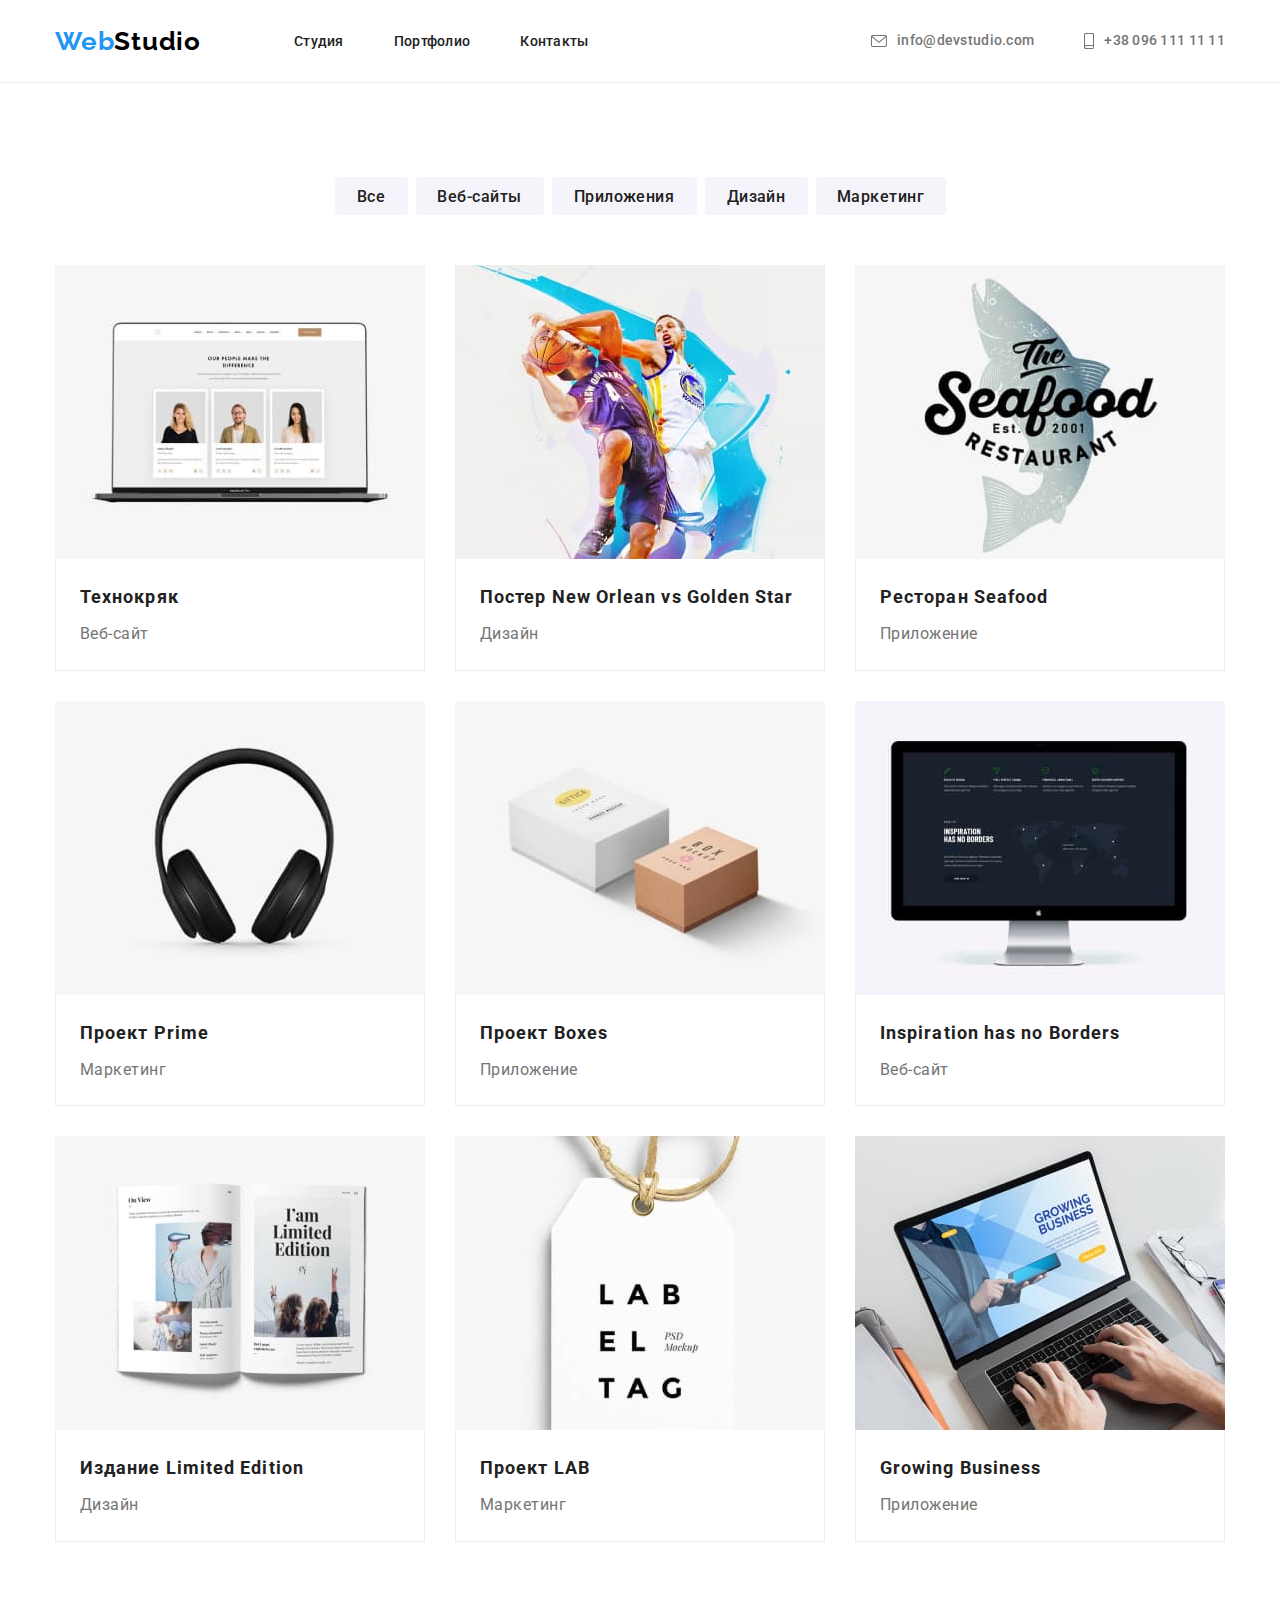
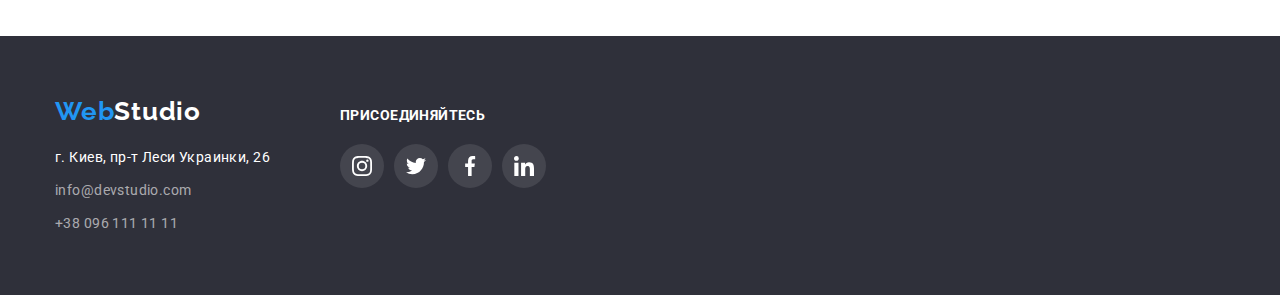
==== portfolio.html @ 4a8cfbbb "clone-hw_04" ====
<!DOCTYPE html>
<html lang="en">

<head>
  <meta charset="UTF-8">
  <meta http-equiv="X-UA-Compatible" content="IE=edge">
  <meta name="viewport" content="width=device-width, initial-scale=1.0">
  <title>Document</title>
  <link rel="preconnect" href="https://fonts.googleapis.com">
  <link rel="preconnect" href="https://fonts.gstatic.com" crossorigin>
  <link
    href="https://fonts.googleapis.com/css2?family=Oleo+Script&family=Raleway:wght@700&family=Roboto:wght@400;500;700;900&display=swap"
    rel="stylesheet">
  <link rel="stylesheet" href="https://cdn.jsdelivr.net/npm/modern-normalize@1.1.0/modern-normalize.min.css">
  <link rel="stylesheet" href="./css/style.css">
</head>

<body>
  <header class="header ">

    <div class="page-header-container container">
      <a class="logo link" href="./index.html">
        <span class="logo-black">Web</span>Studio
      </a>
      <nav class="menu-nav">

        <ul class="header-list list ">
          <li><a class="link linkstudio" href="#">Студия</a></li>
          <li><a class="link linkportfolio" href="./portfolio.html">Портфолио</a></li>
          <li><a class="link linkcontact" href="#">Контакты</a></li>
        </ul>
      </nav>
      <ul class="contact-info list">
        <li class="list-mail">
          <a class="mail-link link" href="mailto:info@devstudio.com">
            <svg class="icon-post" width="16" height="12">
              <use href="./images/sprite.svg#icon-post"></use>
            </svg>
            info@devstudio.com
          </a>
        </li>
        <li class="list-call">
          <a class="call-link link" href="tel:+380961111111">
            <svg class="icon-phone" width="10" height="16">
              <use href="./images/sprite.svg#icon-smartphone"></use>
            </svg>+38 096 111 11 11</a>
        </li>

      </ul>
    </div>


  </header>
  <main class="portfolio-main-container section container">
    <section class="button-section">
      <ul class="button-items feature-items list">
        <li class="btn-list">
          <button class="btn-basic btn-all" type="button">Все</button>
        </li>
        <li class="btn-list">
          <button class="btn-site btn-all" type="button">Веб-сайты</button>
        </li>
        <li class="btn-list">
          <button class="btn-app btn-all" type="button">Приложения</button>
        </li>
        <li class="btn-list">
          <button class="btn-design btn-all" type="button">Дизайн</button>
        </li>
        <li class="btn-list">
          <button class="btn-marketing btn-all" type="button">Маркетинг</button>
        </li>
      </ul>
    </section>
    <section class="big-portfolio-section">
      <ul class="big-portfolio-items list">
        <li class="list-image color-card">
          <a class="card-box link" href="#">
            <img src="./images/img8.jpg" alt="macbook pro" width="370" height="294" />
            <div class="portfolio-cont">
              <h3 class="image-subject style-sheet">Технокряк</h3>
              <p class="image-desc style-sheet-text">Веб-сайт</p>
            </div>
          </a>
        </li>
        <li class="list-image color-card">
          <a class="card-box link" href="#">
            <img src="./images/img9.jpg" alt="два баскетболиста" width="370" height="294">
            <div class="portfolio-cont">
              <h3 class="image-subject style-sheet">Постер New Orlean vs Golden Star</h3>
              <p class="image-desc  style-sheet-text">Дизайн</p>
            </div>
          </a>
        </li>
        <li class="list-image color-card">
          <a class="card-box link" href="#">
            <img src="./images/img10.jpg" alt="рыбный ресторан" width="370" height="294">
            <div class="portfolio-cont">
              <h3 class="image-subject style-sheet">Ресторан Seafood</h3>
              <p class=" image-desc  style-sheet-text">Приложение</p>
            </div>
          </a>
        </li>
        <li class="list-image color-card">
          <a class="card-box link" href="#">
            <img src="./images/img11.jpg" alt="наушники" width="370" height="294">
            <div class="portfolio-cont">
              <h3 class="image-subject style-sheet">Проект Prime</h3>
              <p class="image-desc  style-sheet-text">Маркетинг</p>
            </div>
          </a>
        </li>
        <li class="list-image color-card">
          <a class="card-box link" href="#">
            <img src="./images/img12.jpg" alt="коробки" width="370" height="294">
            <div class="portfolio-cont">
              <h3 class="image-subject style-sheet">Проект Boxes</h3>
              <p class="image-desc  style-sheet-text">Приложение</p>
            </div>
          </a>
        </li>
        <li class="list-image color-card">
          <a class="card-box link" href="#">
            <img src="./images/img13.jpg" alt="Imac" width="370" height="294">
            <div class="portfolio-cont">
              <h3 class="image-subject style-sheet">Inspiration has no Borders</h3>
              <p class="image-desc  style-sheet-text">Веб-сайт</p>
            </div>
          </a>
        </li>
        <li class="list-image color-card">
          <a class="card-box link" href="#">
            <img src="./images/img14.jpg" alt="журнал" width="370" height="294">
            <div class="portfolio-cont">
              <h3 class="image-subject style-sheet">Издание Limited Edition</h3>
              <p class="image-desc  style-sheet-text">Дизайн</p>
            </div>
          </a>
        </li>
        <li class="list-image color-card">
          <a class="card-box link" href="#">
            <img src="./images/img15.jpg" alt="бирка" width="370" height="294">
            <div class="portfolio-cont">
              <h3 class="image-subject style-sheet">Проект LAB</h3>
              <p class="image-desc style-sheet-text">Маркетинг</p>
            </div>
          </a>
        </li>
        <li class="list-image color-card">
          <a class="card-box link" href="#">
            <img src="./images/img16.jpg" alt="работа за ноутбуком" width="370" height="294">
            <div class="portfolio-cont">
              <h3 class="image-subject style-sheet">Growing Business</h3>
              <p class="image-desc style-sheet-text">Приложение</p>
            </div>
          </a>
        </li>
      </ul>
    </section>
  </main>
  <footer class="footer-box">
    <div class="container footer-content ">
      <ul class="footer-items list">
        <li class="footer-list-item">
          <a class="logo link footer-logo" href="./index.html">
            <span class="logo-black">Web</span>Studio
          </a>
          <address class="address">
            <ul class="addres-items">
              <li class="list"> <a class="map-item"
                  href="https://www.google.com/maps/d/viewer?mid=10uSM3H-mIU3GznYo2szRIEphczw&hl=en_US&ll=50.42732700000001%2C30.538092&z=17"
                  target="_blank">г.
                  Киев, пр-т Леси Украинки, 26</a>
              </li>
              <li class="address-link list">
                <a class="mail-item" href="mailto:info@devstudio.com">info@devstudio.com</a>
              </li>
              <li class="address-link list"> <a class="call-item" href="tel:+380961111111">+38 096 111 11 11</a>
              </li>
            </ul>

          </address>
        </li>
        <li class="footer-social">
          <h2 class="join">присоединяйтесь</h2>
          <ul class="footer-social-icons list">
            <li class="footer-social-item">
              <a class="footer-social-link" href="#">
                <svg class="footer-social-eclipse" width="20" heigth="20">
                  <use href="./images/sprite.svg#icon-instagram-2"></use>
                </svg>
              </a>
            </li>
            <li class="footer-social-item">
              <a class="footer-social-link" href="#">
                <svg class="footer-social-eclipse" width="20" heigth="20">
                  <use href="./images/sprite.svg#icon-twitter-1"></use>
                </svg>
              </a>
            </li>
            <li class="footer-social-item">
              <a class="footer-social-link" href="#">
                <svg class="footer-social-eclipse" width="20" heigth="20">
                  <use href="./images/sprite.svg#icon-facebook-1"></use>
                </svg>
              </a>
            </li>
            <li class="footer-social-item">
              <a class="footer-social-link" href="#">
                <svg class="footer-social-eclipse" width="20" heigth="20">
                  <use href="./images/sprite.svg#icon-linkedin-1"></use>
                </svg>
              </a>
            </li>
          </ul>
        </li>
      </ul>
    </div>
  </footer>
</body>

</html>
---- css/style.css ----
:root {
  --primary-font: "Roboto", sans-serif;
  --secondary-font: "Raleway", sans-serif;
  --primary-text-color: #212121;
  --secondary-text-color: #757575;
  --hover-color:#2196f3;
}
h1,
h2,
h3,
h4,
p {
  margin-top: 0;
  margin-bottom: 0;
}

ul,
ol {
  margin-top: 0;
  margin-bottom: 0;
  padding-left: 0;
}

img {
  display: block;
  max-width: 100%;
  height: auto;
}

.link {
  text-decoration: none;
}

.list {
  list-style: none;
}

button {
  cursor: pointer;
}

body {
  font-family: var(--primary-font);
  
}
address {
    font-style: normal;
}
.container {
  width: 1200px;
  margin-left: auto;
  margin-right: auto;
  padding-left: 15px;
  padding-right: 15px;
}

.section{padding-top: 94px;
padding-bottom: 94px;}
.header{ min-height: 80px;
border-bottom: 1px solid #ECECEC;
}
.page-header-container{ display: flex;
  align-items: center;}
  .menu-nav{ margin-left:93px;
}
.logo {
  font-family: var(--secondary-font);
  font-weight: 700;
  font-size: 26px;
  line-height: 1.17;
  letter-spacing: 0.03em;
  color: #000000;
  
 }

.footer-logo{

color: #FFFFFF;
}

.logo-black { font-family: var(--secondary-font);
  
  color:var(--hover-color);
}
.logo:hover,.logo:focus{color: var(--hover-color);}
.header-list{display: flex; 
  margin-left: 294x;
  margin-right: auto;
  margin-top:32px;
  margin-bottom:32px;
}
.linkstudio {
  font-weight: 500;
  font-size: 14px;
  line-height: 1.14;
  letter-spacing: 0.02em;
  color: var(--primary-text-color);
}
.linkstudio:hover,.linkstudio:focus{color: var(--hover-color)}
.linkportfolio {
  font-weight: 500;
  font-size: 14px;
  line-height: 1.14;
  letter-spacing: 0.02em;
  color: var(--primary-text-color);
  margin-left: 50px;
}
.linkportfolio:hover,.linkportfolio:focus{color:var(--hover-color)}
.linkcontact {
  font-weight: 500;
  font-size: 14px;
  line-height: 1.14;
  letter-spacing: 0.02em;
  color: var(--primary-text-color);
  margin-left: 50px;

}
.linkcontact:hover,.linkcontact:focus{color:var(--hover-color)}
.linkcontact {
  font-weight: 500;
  font-size: 14px;
  line-height: 1.14;
  letter-spacing: 0.02em;
  color: var(--primary-text-color);
  margin-left: 50px;
}
.linkcontact:hover,
.linkcontact:focus {
  color: var(--hover-color);
}
.contact-info {
  display: flex;
  margin-left: auto;
  align-content: center;
}

.mail-link {
  font-weight: 500;
  font-size: 14px;
  line-height: 1.14;
  letter-spacing: 0.02em;
  color: var(--secondary-text-color);
  padding: 32px 0;
  text-decoration: none;
  display: flex;
  align-items: center;
}
.mail-link:hover,
.mail-link:focus,
.call-link:hover,
.call-link:focus {
  color: var(--hover-color);
}
.icon-post {
  width: 16px;
  height: 12px;
  margin-right: 10px;
  fill: var(--secondary-text-color);
  /* margin-top: 10px; */
  /* padding-left: 532px; */
}
.icon-phone {
  width: 10px;
  height: 16px;
  margin-right: 10px;
  fill: var(--secondary-text-color);
}

.call-link:hover .icon-phone,
.call-link:focus .icon-phone {
  fill: #2196f3;
}

.mail-link:hover .icon-post,
.mail-link:focus .icon-post {
  fill: #2196f3;
}

.call-link {
  font-weight: 500;
  font-size: 14px;
  line-height: 1.14;
  letter-spacing: 0.02em;
  color: var(--secondary-text-color);
  margin-left: 50px;
  padding: 32px 0;
  text-decoration: none;
  display: flex;
  align-items: center;
}

.hero{
  background: #2f303a;
  position: relative;
    max-width: 1600px;
    min-height: 600px;
padding-top: 200px;
padding-bottom: 200px;
margin: 0 auto;
 text-align: center;
background-image: linear-gradient(
      to right,
      rgba(47, 48, 58, 0.4),
      rgba(47, 48, 58, 0.4)
    ),
    url(../images/bg.jpg);
 background-repeat: no-repeat;
 
background-size: cover;
    background-position: center;
}

.slogan {
  margin: 0 auto;
  width:  700px;
font-weight: 900;
  font-size: 44px;
  line-height: 1.36;
 
  letter-spacing: 0.06em;
  text-transform: uppercase;

  color: #ffffff;
  margin-bottom: 30px;
  margin-left: ;
}
.main-btn { 
min-width: 200px;
height: 50px;
  display: inline-block;
  font-family: inherit;
  font-weight: 700;
  font-size: 16px;
  line-height: 1.9;
 /* display: flex;
  align-items: center;
  text-align: center;  */
  letter-spacing: 0.06em;
padding: 10px 32px;
border: 0;
  color: #ffffff;
  background: #2196f3;
  box-shadow: 0px 4px 4px rgba(0, 0, 0, 0.15);
  border-radius: 4px;
}
.main-btn:hover,
.main-btn:focus {
  background: #188ce8;
  box-shadow: 0px 4px 4px rgba(0, 0, 0, 0.15);
  border-radius: 4px;
}

.feature-section{ 
  padding-bottom: 47px;
} 

.hidden-title {
    position: absolute;
    width: 1px;
    height: 1px;
    margin: -1px;
    border: 0;
    padding: 0;
    white-space: nowrap;
    clip-path: inset(100%);
    clip: rect(0 0 0 0);
    overflow: hidden;
}
.feature-items{
  display: flex;
  /* justify-content: center; */
}

.detail-item{width:270px;
padding-bottom: 0px;
}
.detail-item+.detail-item{

margin-left: 30px;

}
.feature-warp{
   display: flex;
  justify-content: center; 
  align-items: center; 
  background: #F5F4FA;

border-radius: 4px;
width: 270px;
height: 120px;
margin-bottom: 30px;
}
.svg-icon{  }


.caption-detail {
font-weight: 700;
  font-size: 14px;
  line-height: 1.1;
  letter-spacing: 0.03em;
  text-transform: uppercase;
  margin-bottom: 10px;
}
.detail-text {
max-width: 270px;
/* height: 75px; */
font-weight: 400;
  font-size: 14px;
  line-height: 1.7;
  letter-spacing: 0.03em;
  color:var(--secondary-text-color);

}

.affair-section{
padding-top: 47px;

} 
.affair-title{
  padding-top: 0px;
margin-bottom: 50px;
font-weight: 700;
  font-size: 36px;
  line-height: 1.2;
  text-align: center;
  letter-spacing: 0.03em;
}
.affair-items{display: flex;}

.affair-item{
width: 370px;
}



.caption-punctuality {
 font-weight: 700;
  font-size: 14px;
  line-height: 1.1;
  letter-spacing: 0.03em;
  text-transform: uppercase;
}
.punctuality-text {

font-weight: 400;
  font-size: 14px;
  line-height: 1.7;
  letter-spacing: 0.03em;
  color:var(--secondary-text-color);
}
.caption-plan {
font-weight: 700;
  font-size: 14px;
  line-height: 1.1;
  letter-spacing: 0.03em;
  text-transform: uppercase;
}
.plan-text {

font-weight: 400;
  font-size: 14px;
  line-height: 1.7;
  letter-spacing: 0.03em;
  color:var(--secondary-text-color);
}
.caption-tech {
 font-weight: 700;
  font-size: 14px;
  line-height: 1.1;
  letter-spacing: 0.03em;
  text-transform: uppercase;
}
.tech-text {

font-weight: 400;
  font-size: 14px;
  line-height: 1.7;
  letter-spacing: 0.03em;
  color:var(--secondary-text-color);
}

.comand-section {
  background:#f5f4fa;
/* padding-bottom: 94px; */
}
.comand-title {
  font-weight: 700;
  font-size: 36px;
  line-height: 1.16;
  text-align: center;
  letter-spacing: 0.03em;
 margin-bottom: 50px;

}
.card { text-align: center;
  background: #ffffff;
  box-shadow: 0px 1px 3px rgba(0, 0, 0, 0.12), 0px 1px 1px rgba(0, 0, 0, 0.14), 0px 2px 1px rgba(0, 0, 0, 0.2);
border-radius: 0px 0px 5px 5px;
}
.card-title {

  font-size: 16px;
  line-height: 1.19;
  letter-spacing: 0.03em;
  padding-top: 30px;
  padding-bottom: 10px;
  color: var(--primary-text-color);
}
.card-text {
padding-bottom: 30px;
  font-size: 16px;
  line-height: 1.19;
  letter-spacing: 0.03em;

  color:var(--secondary-text-color);
}
.social-icons {display: flex;
justify-content: center;
gap:10px;
fill: #AFB1B8;
margin-bottom: 30px;
}

.social-link{display: flex;
  justify-content: center;
 
width: 44px;
    height: 44px;
    border-radius: 50%;}

    .social-link:hover,.social-link:focus{background: var(--hover-color);}

    .social-eclipse{fill:#AFB1B8;;}


.social-link:hover .social-eclipse,
.social-link:focus .social-eclipse{fill: #ffffff;}




.regular-customers-list{display: flex;  gap: 30px;}



.regular-customers-logo{
  display:flex;
  border-radius: 4px;
    width: 170px;
    height: 92px;
padding: 16px 32px;   
    /* align-items: center; */
    justify-content: center;
  border: 1px solid #AFB1B8;
}

.regular-clients-logo{
  fill: #AFB1B8;
}
.clients{width: 170px;
height: 92px;}

/* .regular-clients-logo:hover,.regular-clients-logo:focus{fill: var(--hover-color);} */

.regular-customers-logo:hover,.regular-customers-logo:focus{border-color: var(--hover-color);}

.regular-customers-logo:hover .regular-clients-logo,
.regular-customers-logo:focus .regular-clients-logo
{fill: #2196f3;}

.footer-box {
  background: #2f303a;
 padding-top: 60px;
 padding-bottom: 60px;

}


.footer-logo{

}



.sec-logo {
  font-family:var(--secondary-font);
 
  font-size: 26px;
  line-height: 1.2
  letter-spacing: 0.03em;
  text-decoration: none;
  color: #ffffff;
}
.logo-white {
  color: var(--hover-color)
}
.address{ margin-top: 20px;}
.map-item {

  font-size: 14px;
  line-height: 1.7;
  letter-spacing: 0.03em;
  text-decoration: none;
  color: #ffffff;
} 
.map-item:hover,.map-item:focus {color:var(--hover-color);}

.mail-item {
 
  font-size: 14px;
  line-height: 1.7;
  letter-spacing: 0.03em;
  text-decoration: none;
  color: rgba(255, 255, 255, 0.6);
}.mail-item:hover,.mail-item:focus {color:var(--hover-color);}

.call-item {
 
  font-size: 14px;
  line-height: 1.7;
  letter-spacing: 0.03em;
  text-decoration: none;
  color: rgba(255, 255, 255, 0.6);
} .call-item:hover,.call-item:focus {color:var(--hover-color);}

.address-link{ padding-top: 9px;}
.footer-content{display: flex;
}

/* .footer-social{display: flex;
justify-content: center;
  /* margin-top: 72px;
  margin-bottom: 100px;
  margin-left: 70px;
  width: 206px;
height: 80px;} */

.footer-items{display: flex; align-items: baseline;}

.footer-list-item{margin-right: 70px;}


.join{ 
  margin-bottom: 20px;
    font-weight: 700;
    font-size: 14px;
    line-height: 1.14;
    letter-spacing: 0.03em;
    text-transform: uppercase;
    color:#ffffff}


    .footer-social-icons{
      display: flex;
    gap: 10px;
  }


    .footer-social-item{    
    width: 44px;
    height: 44px;
    border-radius: 50%;
    background: rgba(255, 255, 255, 0.1);}

    .footer-social-link{fill:#ffffff;
    display: flex;
    justify-content: center;
    align-items: center;
    width: 100%;
    height: 100%;
    border-radius: 50%;
  }
.footer-social-item:hover , .footer-social-item:focus {background: #2196f3; }



.body{background: #E5E5E5;}



.portfolio-main-container { 
  min-width: 1200px;
/* padding-bottom: 94px; */

}
.button-section {display: flex;
  justify-content: center;
/* padding-top: 94px; */
padding-bottom: 34px;

  /* width: 611px; */
}

.button-items{ 
padding-bottom: 16px;
  /* height: 54px;
  margin-top: 94px;
  margin-left: 280px; */
  /* margin-bottom: 34px; */
}
.btn-list{display: inline-block
 
}
.btn-list+.btn-list{margin-left: 8px;}
.btn-all{
  height: 38px;
font-weight: 500;
font-size: 16px;
line-height: 1.2;
letter-spacing: 0.03em;
color: var(--primary-text-color);
  background: #F5F4FA;
  border: 0;
border-radius: 4px;}
.btn-all:hover,.btn-all:focus{color: #FFFFFF; background:var(--hover-color);}

.color-card{background: #FFFFFF;
}

.btn-basic{width: 73px;}
.btn-site{width: 128px;}
.btn-app {width: 145px;}
.btn-design{width: 103px;}
.btn-marketing {width: 130px;}

.big-portfolio-items{ display: flex;
flex-wrap: wrap;
gap: 30px;
}

.list-image{
  min-width: 370px;
min-height: 404px;`
}   
.portfolio-cont{
/* min-height: 110px; */

  border-bottom:0.5px solid #EEEEEE;
 border-left:0.5px solid #EEEEEE;
 border-right:0.5px solid #EEEEEE;
 border-top: none;
  padding-left: 24px;
padding-top: 20px;
padding-right:24px;
padding-bottom: 20px;
}
.image-subject{
 margin-bottom:4px}

/* .image-desc {padding-bottom: 20px;} */

.card-box:hover .portfolio-cont,
.card-box:focus.portfolio-cont{    box-shadow: 0px 1px 3px rgb(0 0 0 / 12%), 0px 1px 1px rgb(0 0 0 / 14%), 0px 2px 1px rgb(0 0 0 / 20%);
    border-radius: 0px 0px 4px 4px;
    transition: transform 250ms cubic-bezier(0.4, 0, 0.2, 1);}


.style-sheet{
font-size: 18px;
line-height: 2.0;
letter-spacing: 0.06em;

color:  var(--primary-text-color);}
.style-sheet-text{
font-size: 16px;
line-height: 1.9;
letter-spacing: 0.03em;

color:var(--secondary-text-color);}
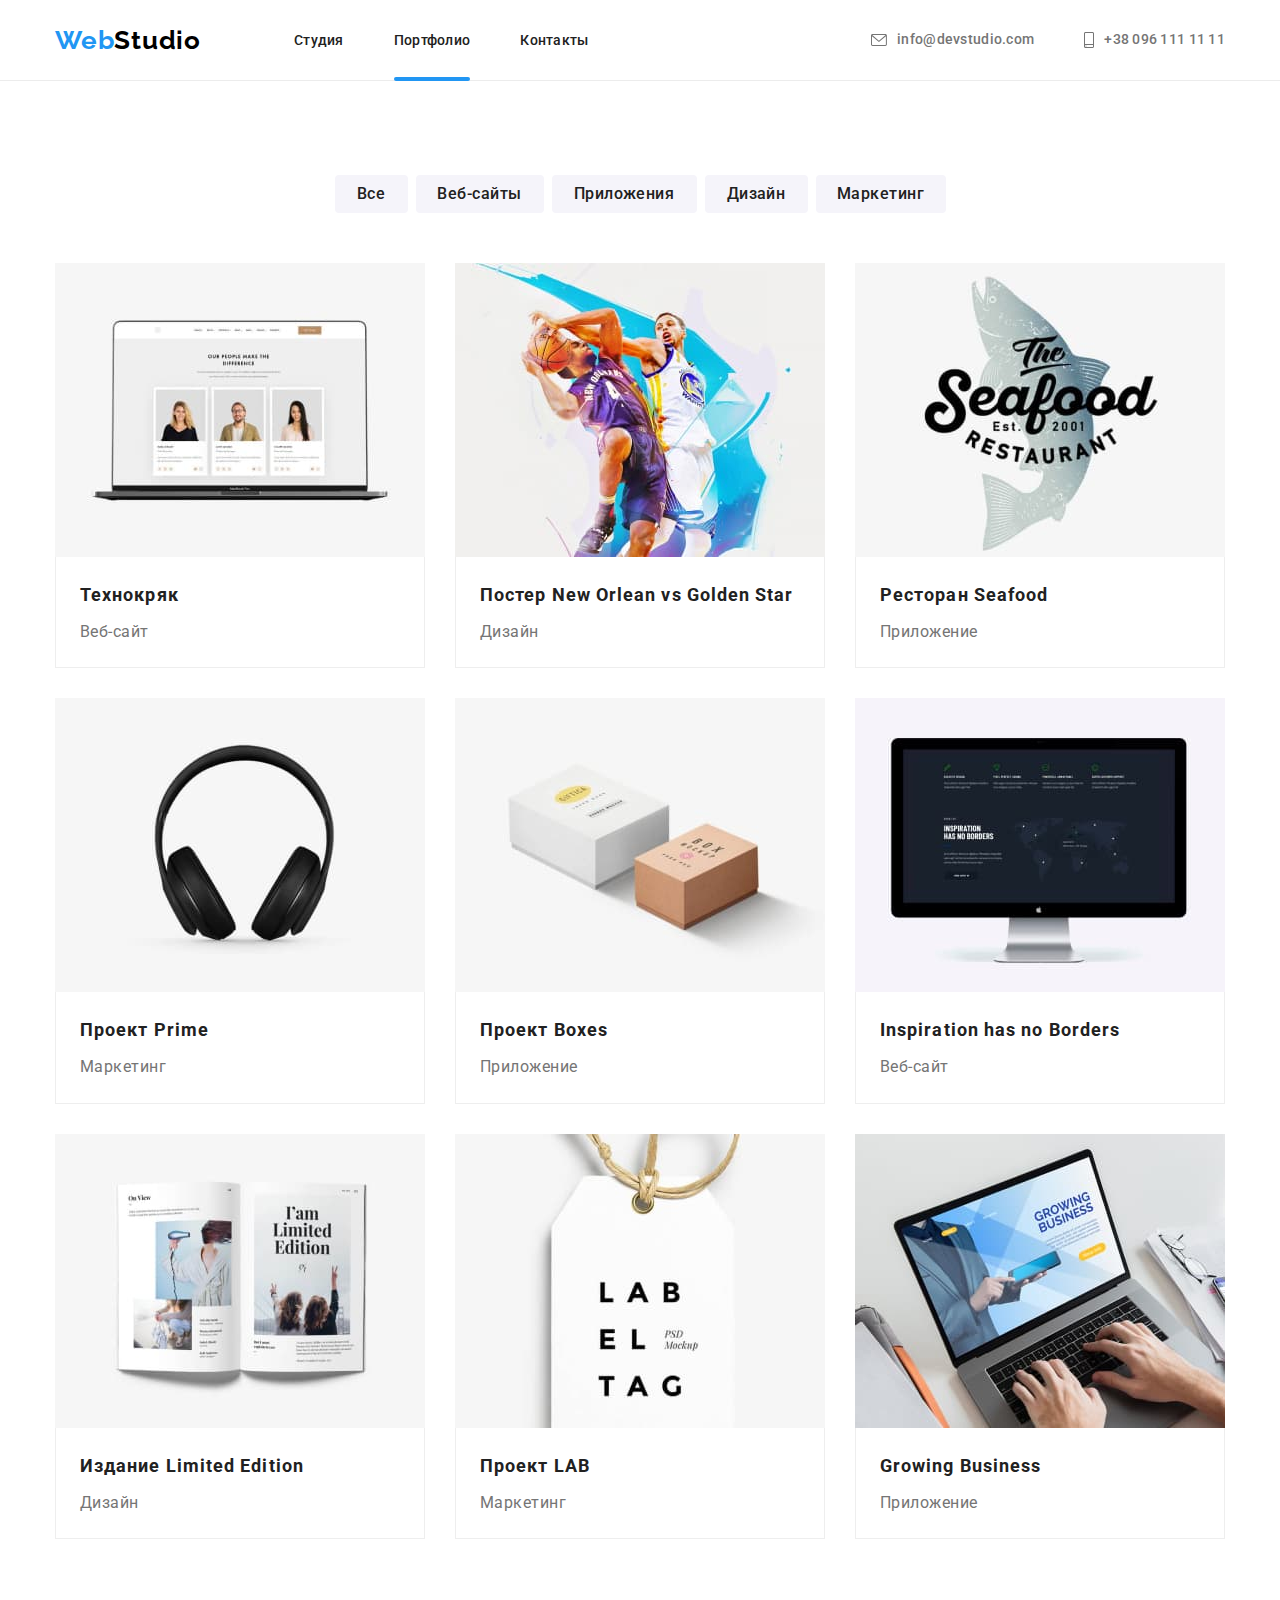
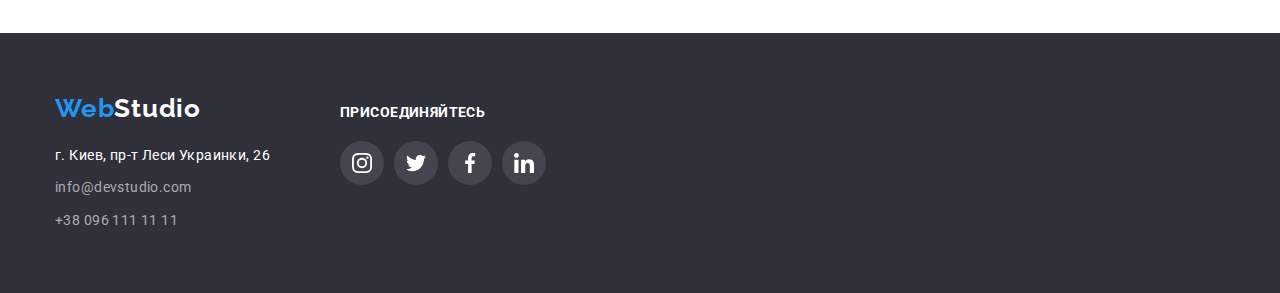
==== commit 001357d7: "add commit" ====
--- a/portfolio.html
+++ b/portfolio.html
@@ -24,10 +24,10 @@
       </a>
       <nav class="menu-nav">
 
-        <ul class="header-list list ">
-          <li><a class="link linkstudio" href="#">Студия</a></li>
-          <li><a class="link linkportfolio" href="./portfolio.html">Портфолио</a></li>
-          <li><a class="link linkcontact" href="#">Контакты</a></li>
+        <ul class="header-list list">
+          <li class="nav-items"><a class="link linkstudio" href="./index.html">Студия</a></li>
+          <li class="nav-items"><a class="currrent link linkportfolio" href="./portfolio.html">Портфолио</a></li>
+          <li class=""><a class="link linkcontact" href="#">Контакты</a></li>
         </ul>
       </nav>
       <ul class="contact-info list">
@@ -74,85 +74,152 @@
     <section class="big-portfolio-section">
       <ul class="big-portfolio-items list">
         <li class="list-image color-card">
-          <a class="card-box link" href="#">
-            <img src="./images/img8.jpg" alt="macbook pro" width="370" height="294" />
-            <div class="portfolio-cont">
-              <h3 class="image-subject style-sheet">Технокряк</h3>
-              <p class="image-desc style-sheet-text">Веб-сайт</p>
-            </div>
-          </a>
-        </li>
-        <li class="list-image color-card">
-          <a class="card-box link" href="#">
-            <img src="./images/img9.jpg" alt="два баскетболиста" width="370" height="294">
-            <div class="portfolio-cont">
-              <h3 class="image-subject style-sheet">Постер New Orlean vs Golden Star</h3>
-              <p class="image-desc  style-sheet-text">Дизайн</p>
-            </div>
-          </a>
-        </li>
-        <li class="list-image color-card">
-          <a class="card-box link" href="#">
-            <img src="./images/img10.jpg" alt="рыбный ресторан" width="370" height="294">
-            <div class="portfolio-cont">
-              <h3 class="image-subject style-sheet">Ресторан Seafood</h3>
-              <p class=" image-desc  style-sheet-text">Приложение</p>
-            </div>
-          </a>
-        </li>
-        <li class="list-image color-card">
-          <a class="card-box link" href="#">
-            <img src="./images/img11.jpg" alt="наушники" width="370" height="294">
-            <div class="portfolio-cont">
-              <h3 class="image-subject style-sheet">Проект Prime</h3>
-              <p class="image-desc  style-sheet-text">Маркетинг</p>
-            </div>
-          </a>
-        </li>
-        <li class="list-image color-card">
-          <a class="card-box link" href="#">
-            <img src="./images/img12.jpg" alt="коробки" width="370" height="294">
-            <div class="portfolio-cont">
-              <h3 class="image-subject style-sheet">Проект Boxes</h3>
-              <p class="image-desc  style-sheet-text">Приложение</p>
-            </div>
-          </a>
-        </li>
-        <li class="list-image color-card">
-          <a class="card-box link" href="#">
-            <img src="./images/img13.jpg" alt="Imac" width="370" height="294">
-            <div class="portfolio-cont">
-              <h3 class="image-subject style-sheet">Inspiration has no Borders</h3>
-              <p class="image-desc  style-sheet-text">Веб-сайт</p>
-            </div>
-          </a>
-        </li>
-        <li class="list-image color-card">
-          <a class="card-box link" href="#">
-            <img src="./images/img14.jpg" alt="журнал" width="370" height="294">
-            <div class="portfolio-cont">
-              <h3 class="image-subject style-sheet">Издание Limited Edition</h3>
-              <p class="image-desc  style-sheet-text">Дизайн</p>
-            </div>
-          </a>
-        </li>
-        <li class="list-image color-card">
-          <a class="card-box link" href="#">
-            <img src="./images/img15.jpg" alt="бирка" width="370" height="294">
-            <div class="portfolio-cont">
-              <h3 class="image-subject style-sheet">Проект LAB</h3>
-              <p class="image-desc style-sheet-text">Маркетинг</p>
-            </div>
-          </a>
-        </li>
-        <li class="list-image color-card">
-          <a class="card-box link" href="#">
-            <img src="./images/img16.jpg" alt="работа за ноутбуком" width="370" height="294">
-            <div class="portfolio-cont">
-              <h3 class="image-subject style-sheet">Growing Business</h3>
-              <p class="image-desc style-sheet-text">Приложение</p>
-            </div>
-          </a>
+          <div class="portfolio-description">
+            <a class="card-box link" href="#">
+              <div class="overlay"><img src="./images/img8.jpg" alt="macbook pro" width="370" height="294" />
+                <div class="portfolio-overlay">
+                  <p class="portfolio-description-text">Ресурс предлагает комплексные предложения с разным уровнем
+                    функционала и сервисов. Все это позволит посетителю получить
+                    исчерпывающие сведения о компании или частном лице.</p>
+                </div>
+              </div>
+              <div class="portfolio-cont">
+                <h3 class="image-subject style-sheet">Технокряк</h3>
+                <p class="image-desc style-sheet-text">Веб-сайт</p>
+              </div>
+            </a>
+          </div>
+        </li>
+        <li class="list-image color-card">
+          <div class="portfolio-description">
+            <a class="card-box link" href="#">
+              <div class="overlay"><img src="./images/img9.jpg" alt="macbook pro" width="370" height="294" />
+                <div class="portfolio-overlay">
+                  <p class="portfolio-description-text">Ресурс предлагает комплексные предложения с разным уровнем
+                    функционала и сервисов. Все это позволит посетителю получить
+                    исчерпывающие сведения о компании или частном лице.</p>
+                </div>
+              </div>
+              <div class="portfolio-cont">
+                <h3 class="image-subject style-sheet">Постер New Orlean vs Golden Star</h3>
+                <p class="image-desc  style-sheet-text">Дизайн</p>
+              </div>
+            </a>
+        </li>
+        <li class="list-image color-card">
+          <div class="portfolio-description">
+            <a class="card-box link" href="#">
+              <div class="overlay"><img src="./images/img10.jpg" alt="macbook pro" width="370" height="294" />
+                <div class="portfolio-overlay">
+                  <p class="portfolio-description-text">Ресурс предлагает комплексные предложения с разным уровнем
+                    функционала и сервисов. Все это позволит посетителю получить
+                    исчерпывающие сведения о компании или частном лице.</p>
+                </div>
+              </div>
+              <div class="portfolio-cont">
+                <h3 class="image-subject style-sheet">Ресторан Seafood</h3>
+                <p class=" image-desc  style-sheet-text">Приложение</p>
+              </div>
+            </a>
+        </li>
+        <li class="list-image color-card">
+          <div class="portfolio-description">
+            <a class="card-box link" href="#">
+              <div class="overlay"><img src="./images/img11.jpg" alt="macbook pro" width="370" height="294" />
+                <div class="portfolio-overlay">
+                  <p class="portfolio-description-text">Ресурс предлагает комплексные предложения с разным уровнем
+                    функционала и сервисов. Все это позволит посетителю получить
+                    исчерпывающие сведения о компании или частном лице.</p>
+                </div>
+              </div>
+              <div class="portfolio-cont">
+                <h3 class="image-subject style-sheet">Проект Prime</h3>
+                <p class="image-desc  style-sheet-text">Маркетинг</p>
+              </div>
+            </a>
+        </li>
+        <li class="list-image color-card">
+          <div class="portfolio-description">
+            <a class="card-box link" href="#">
+              <div class="overlay"><img src="./images/img12.jpg" alt="macbook pro" width="370" height="294" />
+                <div class="portfolio-overlay">
+                  <p class="portfolio-description-text">Ресурс предлагает комплексные предложения с разным уровнем
+                    функционала и сервисов. Все это позволит посетителю получить
+                    исчерпывающие сведения о компании или частном лице.</p>
+                </div>
+              </div>
+              <div class="portfolio-cont">
+                <h3 class="image-subject style-sheet">Проект Boxes</h3>
+                <p class="image-desc  style-sheet-text">Приложение</p>
+              </div>
+            </a>
+        </li>
+        <li class="list-image color-card">
+          <div class="portfolio-description">
+            <a class="card-box link" href="#">
+              <div class="overlay"><img src="./images/img13.jpg" alt="macbook pro" width="370" height="294" />
+                <div class="portfolio-overlay">
+                  <p class="portfolio-description-text">Ресурс предлагает комплексные предложения с разным уровнем
+                    функционала и сервисов. Все это позволит посетителю получить
+                    исчерпывающие сведения о компании или частном лице.</p>
+                </div>
+              </div>
+              <div class="portfolio-cont">
+                <h3 class="image-subject style-sheet">Inspiration has no Borders</h3>
+                <p class="image-desc  style-sheet-text">Веб-сайт</p>
+              </div>
+            </a>
+        </li>
+        <li class="list-image color-card">
+          <div class="portfolio-description">
+            <a class="card-box link" href="#">
+              <div class="overlay">
+                <img src="./images/img14.jpg" alt="macbook pro" width="370" height="294" />
+                <div class="portfolio-overlay">
+                  <p class="portfolio-description-text">Ресурс предлагает комплексные предложения с разным уровнем
+                    функционала и сервисов. Все это позволит посетителю получить
+                    исчерпывающие сведения о компании или частном лице.</p>
+                </div>
+              </div>
+              <div class="portfolio-cont">
+                <h3 class="image-subject style-sheet">Издание Limited Edition</h3>
+                <p class="image-desc  style-sheet-text">Дизайн</p>
+              </div>
+            </a>
+        </li>
+        <li class="list-image color-card">
+          <div class="portfolio-description">
+            <a class="card-box link" href="#">
+              <div class="overlay">
+                <img src="./images/img15.jpg" alt="macbook pro" width="370" height="294" />
+                <div class="portfolio-overlay">
+                  <p class="portfolio-description-text">Ресурс предлагает комплексные предложения с разным уровнем
+                    функционала и сервисов. Все это позволит посетителю получить
+                    исчерпывающие сведения о компании или частном лице.</p>
+                </div>
+              </div>
+              <div class="portfolio-cont">
+                <h3 class="image-subject style-sheet">Проект LAB</h3>
+                <p class="image-desc style-sheet-text">Маркетинг</p>
+              </div>
+            </a>
+        </li>
+        <li class="list-image color-card">
+          <div class="portfolio-description">
+            <a class="card-box link" href="#">
+              <div class="overlay">
+                <img src="./images/img16.jpg" alt="macbook pro" width="370" height="294" />
+                <div class="portfolio-overlay">
+                  <p class="portfolio-description-text">Ресурс предлагает комплексные предложения с разным уровнем
+                    функционала и сервисов. Все это позволит посетителю получить
+                    исчерпывающие сведения о компании или частном лице.</p>
+                </div>
+              </div>
+              <div class="portfolio-cont">
+                <h3 class="image-subject style-sheet">Growing Business</h3>
+                <p class="image-desc style-sheet-text">Приложение</p>
+              </div>
+            </a>
         </li>
       </ul>
     </section>
--- a/css/style.css
+++ b/css/style.css
@@ -56,12 +56,16 @@
 
 .section{padding-top: 94px;
 padding-bottom: 94px;}
-.header{ min-height: 80px;
-border-bottom: 1px solid #ECECEC;
-}
-.page-header-container{ display: flex;
-  align-items: center;}
-  .menu-nav{ margin-left:93px;
+.header {
+  min-height: 80px;
+  border-bottom: 1px solid #ececec;
+}
+.page-header-container {
+  display: flex;
+  align-items: center;
+}
+.menu-nav {
+  margin-left: 93px;
 }
 .logo {
   font-family: var(--secondary-font);
@@ -70,60 +74,89 @@
   line-height: 1.17;
   letter-spacing: 0.03em;
   color: #000000;
-  
- }
-
-.footer-logo{
-
-color: #FFFFFF;
-}
-
-.logo-black { font-family: var(--secondary-font);
-  
-  color:var(--hover-color);
-}
-.logo:hover,.logo:focus{color: var(--hover-color);}
-.header-list{display: flex; 
-  margin-left: 294x;
+
+  transition: color 250ms cubic-bezier(0.4, 0, 0.2, 1);
+}
+
+.footer-logo {
+  color: #ffffff;
+}
+
+.logo-black {
+  font-family: var(--secondary-font);
+
+  color: var(--hover-color);
+}
+.logo:hover,
+.logo:focus {
+  color: var(--hover-color);
+}
+.header-list {
+  display: flex;
+  position: relative;
+  /* margin-left: 294x;
   margin-right: auto;
-  margin-top:32px;
-  margin-bottom:32px;
+  margin-top: 32px;
+  margin-bottom: 32px; */
 }
 .linkstudio {
+  padding-bottom: 32px;
   font-weight: 500;
   font-size: 14px;
   line-height: 1.14;
   letter-spacing: 0.02em;
   color: var(--primary-text-color);
-}
-.linkstudio:hover,.linkstudio:focus{color: var(--hover-color)}
+  position: relative;
+
+  transition: color 250ms cubic-bezier(0.4, 0, 0.2, 1);
+}
+.linkstudio:hover,
+.linkstudio:focus {
+  color: var(--hover-color);
+}
 .linkportfolio {
+  padding-bottom: 32px;
+  font-weight: 500;
+  font-size: 14px;
+  line-height: 1.14;
+  letter-spacing: 0.02em;
+  color: var(--primary-text-color);
+
+  position: relative;
+
+  transition: color 250ms cubic-bezier(0.4, 0, 0.2, 1);
+}
+.nav-items {
+  margin-right: 50px;
+}
+.linkportfolio:hover,
+.linkportfolio:focus {
+  color: var(--hover-color);
+}
+.linkcontact {
+  padding-bottom: 32px;
+  font-weight: 500;
+  font-size: 14px;
+  line-height: 1.14;
+  letter-spacing: 0.02em;
+  color: var(--primary-text-color);
+
+  position: relative;
+
+  transition: color 250ms cubic-bezier(0.4, 0, 0.2, 1);
+}
+.linkcontact:hover,
+.linkcontact:focus {
+  color: var(--hover-color);
+}
+/* .linkcontact {
   font-weight: 500;
   font-size: 14px;
   line-height: 1.14;
   letter-spacing: 0.02em;
   color: var(--primary-text-color);
   margin-left: 50px;
-}
-.linkportfolio:hover,.linkportfolio:focus{color:var(--hover-color)}
-.linkcontact {
-  font-weight: 500;
-  font-size: 14px;
-  line-height: 1.14;
-  letter-spacing: 0.02em;
-  color: var(--primary-text-color);
-  margin-left: 50px;
-
-}
-.linkcontact:hover,.linkcontact:focus{color:var(--hover-color)}
-.linkcontact {
-  font-weight: 500;
-  font-size: 14px;
-  line-height: 1.14;
-  letter-spacing: 0.02em;
-  color: var(--primary-text-color);
-  margin-left: 50px;
-}
+} */
 .linkcontact:hover,
 .linkcontact:focus {
   color: var(--hover-color);
@@ -133,7 +166,19 @@
   margin-left: auto;
   align-content: center;
 }
-
+.currrent::after {
+  position: absolute;
+
+  display: flex;
+  gap: 50px;
+  content: "";
+  width: 100%;
+  height: 4px;
+  border-radius: 2px;
+  bottom: -1px;
+
+  background-color: var(--hover-color);
+}
 .mail-link {
   font-weight: 500;
   font-size: 14px;
@@ -144,6 +189,9 @@
   text-decoration: none;
   display: flex;
   align-items: center;
+  position: relative;
+
+  transition: color 250ms cubic-bezier(0.4, 0, 0.2, 1);
 }
 .mail-link:hover,
 .mail-link:focus,
@@ -187,6 +235,9 @@
   text-decoration: none;
   display: flex;
   align-items: center;
+  position: relative;
+
+  transition: color 250ms cubic-bezier(0.4, 0, 0.2, 1);
 }
 
 .hero{
@@ -225,23 +276,26 @@
   margin-left: ;
 }
 .main-btn { 
-min-width: 200px;
-height: 50px;
   display: inline-block;
-  font-family: inherit;
+  min-width: 200px;
+  border-radius: 4px;
+  border: 1px solid transparent;
+  padding: 10px 32px;
+
+  background-color: #2196f3;
+  color: #ffffff;
+
+  font-family: "Roboto", sans-serif;
   font-weight: 700;
   font-size: 16px;
-  line-height: 1.9;
- /* display: flex;
+  line-height: 1.88;
   align-items: center;
-  text-align: center;  */
+  text-align: center;
   letter-spacing: 0.06em;
-padding: 10px 32px;
-border: 0;
-  color: #ffffff;
-  background: #2196f3;
-  box-shadow: 0px 4px 4px rgba(0, 0, 0, 0.15);
-  border-radius: 4px;
+  cursor: pointer;
+
+  transition: background-color 250ms cubic-bezier(0.4, 0, 0.2, 1),
+    color 250ms cubic-bezier(0.4, 0, 0.2, 1);
 }
 .main-btn:hover,
 .main-btn:focus {
@@ -328,10 +382,24 @@
 .affair-items{display: flex;}
 
 .affair-item{
+  position: relative;
 width: 370px;
 }
-
-
+.work-text{    position: absolute;
+    top: 224px;
+    font-weight: 700;
+    font-size: 14px;
+    line-height: 16px;
+    text-align: center;
+    letter-spacing: 0.03em;
+    text-transform: uppercase;
+    color: #FFFFFF;
+    background: rgba(47, 48, 58, 0.8);
+    width: 370px;
+    height: 70px;
+    display: flex;
+    justify-content: center;
+    align-items: center;}
 
 .caption-punctuality {
  font-weight: 700;
@@ -423,6 +491,7 @@
 
 .social-link{display: flex;
   justify-content: center;
+  transition: background-color 250ms cubic-bezier(0.4, 0, 0.2, 1);
  
 width: 44px;
     height: 44px;
@@ -430,7 +499,8 @@
 
     .social-link:hover,.social-link:focus{background: var(--hover-color);}
 
-    .social-eclipse{fill:#AFB1B8;;}
+    .social-eclipse{fill:#AFB1B8;
+    transition: fill 250ms cubic-bezier(0.4, 0, 0.2, 1);}
 
 
 .social-link:hover .social-eclipse,
@@ -443,19 +513,25 @@
 
 
 
-.regular-customers-logo{
-  display:flex;
-  border-radius: 4px;
-    width: 170px;
-    height: 92px;
-padding: 16px 32px;   
-    /* align-items: center; */
-    justify-content: center;
-  border: 1px solid #AFB1B8;
-}
-
-.regular-clients-logo{
+.regular-customers-logo{ display: block;
+
+  width: 170px;
+  height: 90px;
+  
+  border: 1px solid #afb1b8;
+  color: #afb1b8;
+  background-color: #fff;
+  padding: 16px 32px;
+
+  transition: border-color 250ms cubic-bezier(0.4, 0, 0.2, 1);
+}
+
+.regular-clients-logo{   
+   width: 106px;
+    height: 60px;
   fill: #AFB1B8;
+  
+   transition: fill 250ms cubic-bezier(0.4, 0, 0.2, 1);
 }
 .clients{width: 170px;
 height: 92px;}
@@ -502,6 +578,8 @@
   letter-spacing: 0.03em;
   text-decoration: none;
   color: #ffffff;
+   transition: background-color 250ms cubic-bezier(0.4, 0, 0.2, 1),
+    color 250ms cubic-bezier(0.4, 0, 0.2, 1);
 } 
 .map-item:hover,.map-item:focus {color:var(--hover-color);}
 
@@ -512,7 +590,11 @@
   letter-spacing: 0.03em;
   text-decoration: none;
   color: rgba(255, 255, 255, 0.6);
-}.mail-item:hover,.mail-item:focus {color:var(--hover-color);}
+   transition: background-color 250ms cubic-bezier(0.4, 0, 0.2, 1),
+    color 250ms cubic-bezier(0.4, 0, 0.2, 1);
+}
+
+.mail-item:hover,.mail-item:focus {color:var(--hover-color);}
 
 .call-item {
  
@@ -555,24 +637,29 @@
     gap: 10px;
   }
 
-
-    .footer-social-item{    
+.footer-social-eclipse{height: 20px;}
+
+
+    .footer-social-item{    position: relative;
     width: 44px;
     height: 44px;
     border-radius: 50%;
-    background: rgba(255, 255, 255, 0.1);}
-
-    .footer-social-link{fill:#ffffff;
+    }
+
+    .footer-social-link{position: absolute;
+      fill:#ffffff;
     display: flex;
     justify-content: center;
     align-items: center;
     width: 100%;
     height: 100%;
     border-radius: 50%;
+    background-color: rgba(255, 255, 255, 0.1);
+     transition: background-color 250ms cubic-bezier(0.4, 0, 0.2, 1);
   }
-.footer-social-item:hover , .footer-social-item:focus {background: #2196f3; }
-
-
+.footer-social-link:hover , .footer-social-link:focus {background: #2196f3; }
+
+.footer-social-eclipse{position: absolute; transition: fill 250ms cubic-bezier(0.4, 0, 0.2, 1);}
 
 .body{background: #E5E5E5;}
 
@@ -611,13 +698,23 @@
 color: var(--primary-text-color);
   background: #F5F4FA;
   border: 0;
-border-radius: 4px;}
-.btn-all:hover,.btn-all:focus{color: #FFFFFF; background:var(--hover-color);}
-
-.color-card{background: #FFFFFF;
-}
-
-.btn-basic{width: 73px;}
+border-radius: 4px;
+cursor: pointer;
+
+  transition: background-color 250ms cubic-bezier(0.4, 0, 0.2, 1),
+    color 250ms cubic-bezier(0.4, 0, 0.2, 1),
+    box-shadow 250ms cubic-bezier(0.4, 0, 0.2, 1);}
+.btn-all:hover,.btn-all:focus{color: #FFFFFF; background:var(--hover-color)}
+
+.color-card{
+    transition: box-shadow 250ms cubic-bezier(0.4, 0, 0.2, 1);
+}
+.color-card:hover,
+.color-card:focus
+{  box-shadow: 0px 3px 1px rgba(0, 0, 0, 0.1), 0px 1px 2px rgba(0, 0, 0, 0.08),
+    0px 2px 2px rgba(0, 0, 0, 0.12);}
+
+    .btn-basic{width: 73px;}
 .btn-site{width: 128px;}
 .btn-app {width: 145px;}
 .btn-design{width: 103px;}
@@ -628,31 +725,57 @@
 gap: 30px;
 }
 
-.list-image{
+/* .list-image{ position: relative;
   min-width: 370px;
 min-height: 404px;`
-}   
+}    */
 .portfolio-cont{
 /* min-height: 110px; */
 
-  border-bottom:0.5px solid #EEEEEE;
- border-left:0.5px solid #EEEEEE;
- border-right:0.5px solid #EEEEEE;
- border-top: none;
-  padding-left: 24px;
-padding-top: 20px;
-padding-right:24px;
-padding-bottom: 20px;
-}
+  border: 1px solid #eeeeee;
+  border-top: transparent;
+  padding: 20px 24px;
+}
+.overlay{position: relative;
+overflow: hidden;
+}
+
+.portfolio-overlay{    position: absolute;
+    display: inline-block;
+    content: '';
+    width: 100%;
+    height: 100%;
+    top: 0;
+    left: 0;
+    background-color: rgba(33, 150, 243, 0.9);
+    transform: translateY(100%);
+    transition: transform 250ms cubic-bezier(0.4, 0, 0.2, 1);
+}
+.color-card:hover .portfolio-overlay {
+  transform: translateY(0);
+}
+.portfolio-description-text{
+       position: absolute;
+    top: 0;
+    left: 0;
+    padding: 63px 24px;
+    font-size: 18px;
+    line-height: 1.56;
+    color: #ffffff;
+
+color: #FFFFFF;
+
+}
+
 .image-subject{
  margin-bottom:4px}
 
 /* .image-desc {padding-bottom: 20px;} */
 
-.card-box:hover .portfolio-cont,
+/* .card-box:hover .portfolio-cont,
 .card-box:focus.portfolio-cont{    box-shadow: 0px 1px 3px rgb(0 0 0 / 12%), 0px 1px 1px rgb(0 0 0 / 14%), 0px 2px 1px rgb(0 0 0 / 20%);
     border-radius: 0px 0px 4px 4px;
-    transition: transform 250ms cubic-bezier(0.4, 0, 0.2, 1);}
+    transition: transform 250ms cubic-bezier(0.4, 0, 0.2, 1);} */
 
 
 .style-sheet{
@@ -666,4 +789,51 @@
 line-height: 1.9;
 letter-spacing: 0.03em;
 
-color:var(--secondary-text-color);}+color:var(--secondary-text-color);}
+
+
+
+/* MODAL */
+.backdrop {
+  position: fixed;
+  top: 0;
+  left: 0;
+  z-index: 100;
+  width: 100%;
+  height: 100%;
+  background-color: rgba(0, 0, 0, 0.5);
+
+  transition: opacity 500ms linear, visibility 500ms linear;
+}
+
+.backdrop.is-hidden {
+  opacity: 0;
+  visibility: hidden;
+  pointer-events: none;
+}
+
+.modal {
+  position: absolute;
+  top: 50%;
+  left: 50%;
+  width: 528px;
+  height: 580px;
+  padding: 40px;
+  transform: translate(-50%, -50%);
+  background-color: rgb(255, 255, 255);
+}
+
+.modal-close-btn {
+  position: absolute;
+  top: 10px;
+  right: 10px;
+  display: flex;
+  justify-content: center;
+  align-items: center;
+  width: 30px;
+  height: 30px;
+  border: 1px solid #555555;
+  border-radius: 50%;
+  background-color: transparent;
+  padding: 0;
+}
